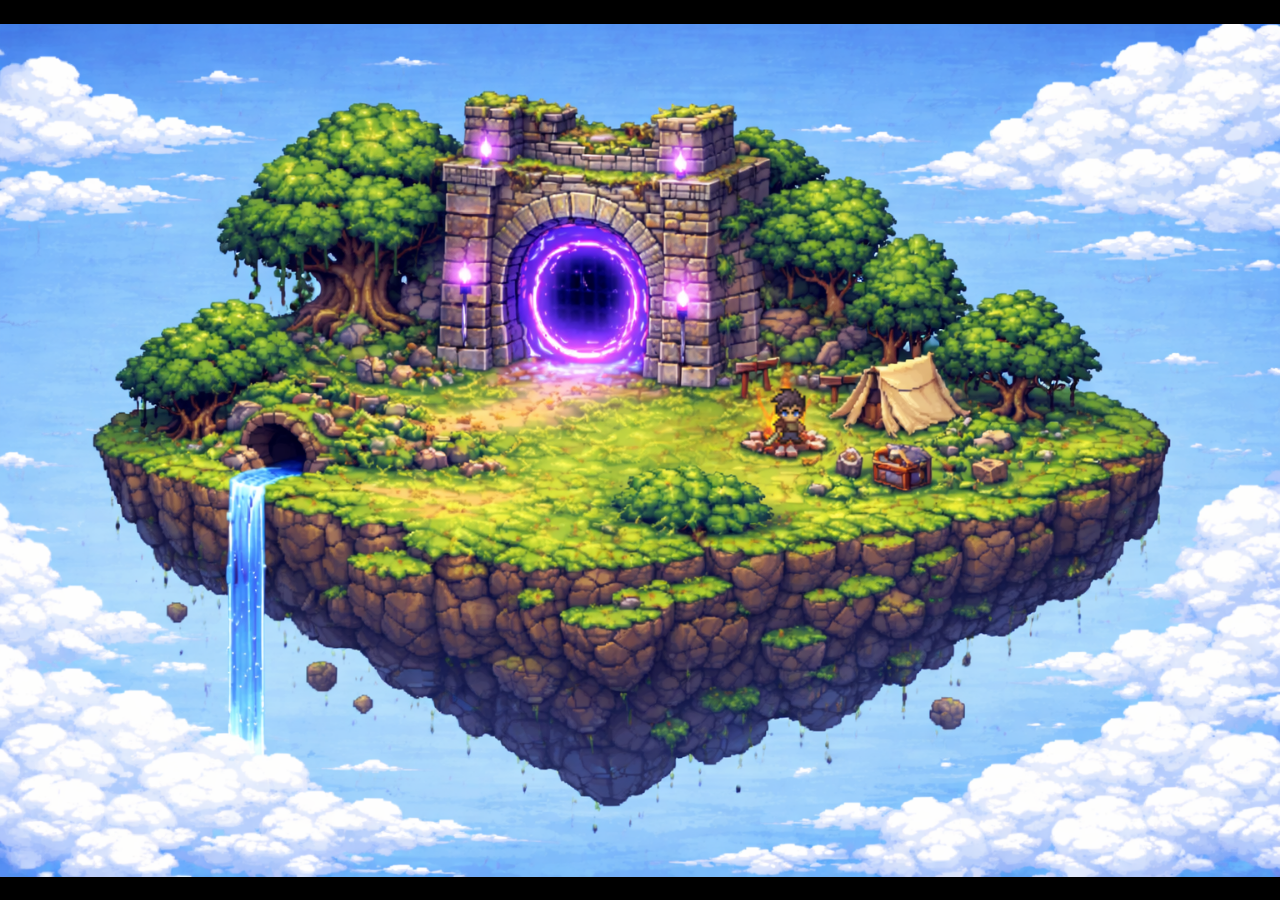
==== index.html @ 5e7bafee "Implemented basic player movement" ====
<!DOCTYPE html>
<html lang="en">
<head>
    <meta charset="UTF-8">
    <meta name="viewport" content="width=device-width, initial-scale=1.0">
    <title>Iron Souls</title>
    <link rel="stylesheet" href="./styles/main.css">
</head>
<body>
    <!--<div class="main-menu">
    <h1 id="main-title">Iron Souls</h1>
    <div class="menu-btn">
        <a href=""><img src="./img/main-menu/main-menu-button.png" id="new-game"></a>
        <span class="btn-text">New Game</span>
    </div>
    <div class="menu-btn">
        <a href="index.html"><img src="./img/main-menu/main-menu-button.png" id="options"></a>
        <span class="btn-text">Options</span>
    </div>
</div> -->

<div class="first-scene">
    <img src="img/assets/character/character-idle.png" id="character">
</div>

    <script src="script/index.js"></script>
</body>


</html>
---- styles/main.css ----
@font-face {
    font-family: "BreatheFire";
    src: url("../fonts/BreatheFireIi-2z9W.ttf") format("truetype");
    font-weight: normal;
    font-style: normal;
}



html,
body {
    margin: 0;
    height: 100%;
    overflow: hidden;
}

body {
    background-color: black;
}

#main-title
{
    font-family: "BreatheFire", serif;
    color: rgb(253, 174, 114);
    text-align: center;
    font-size: 15vh;
    text-shadow: 3px 3px 3px black;
    pointer-events: none;
}

.main-menu {
    width: 100%;
    height: 100%;
    position: absolute;
    left: 50%;
    transform: translateX(-50%);
    display: flex;
    flex-direction: column;
    align-items: center;
    background: url("../img/main-menu/main-menu.png") center / contain no-repeat; 
}

.menu-btn {
    position: relative;
    display: inline-block;
    top: 35%;
}

.menu-btn .btn-text {
    font-size: 5vh;
}

.menu-btn:last-child .btn-text {
    font-size: 4vh;
}

/*Centrar botones, estilo de letra, quitar eventos de cursor*/
.btn-text {
    position: absolute;
    top: 45%;
    left: 50%;
    transform: translate(-50%, -50%);
    font-family: "BreatheFire", serif;
    color: rgb(253, 174, 114);
    pointer-events: none;
}

/* Tamaño de los botones del menú principal */

#new-game {
    width: 50vh;
}

#options {
    width: 40vh;
}

.first-scene {
    width: 100%;
    height: 100%;
    position: absolute;
    left: 50%;
    transform: translateX(-50%);
    display: flex;
    flex-direction: column;
    align-items: center;
    background: url("../img/first-scene.png") center / contain no-repeat; 
}


#character{
     position: absolute;
    width: 15vh;
    top: 38vh;
    left: 56vw;
}
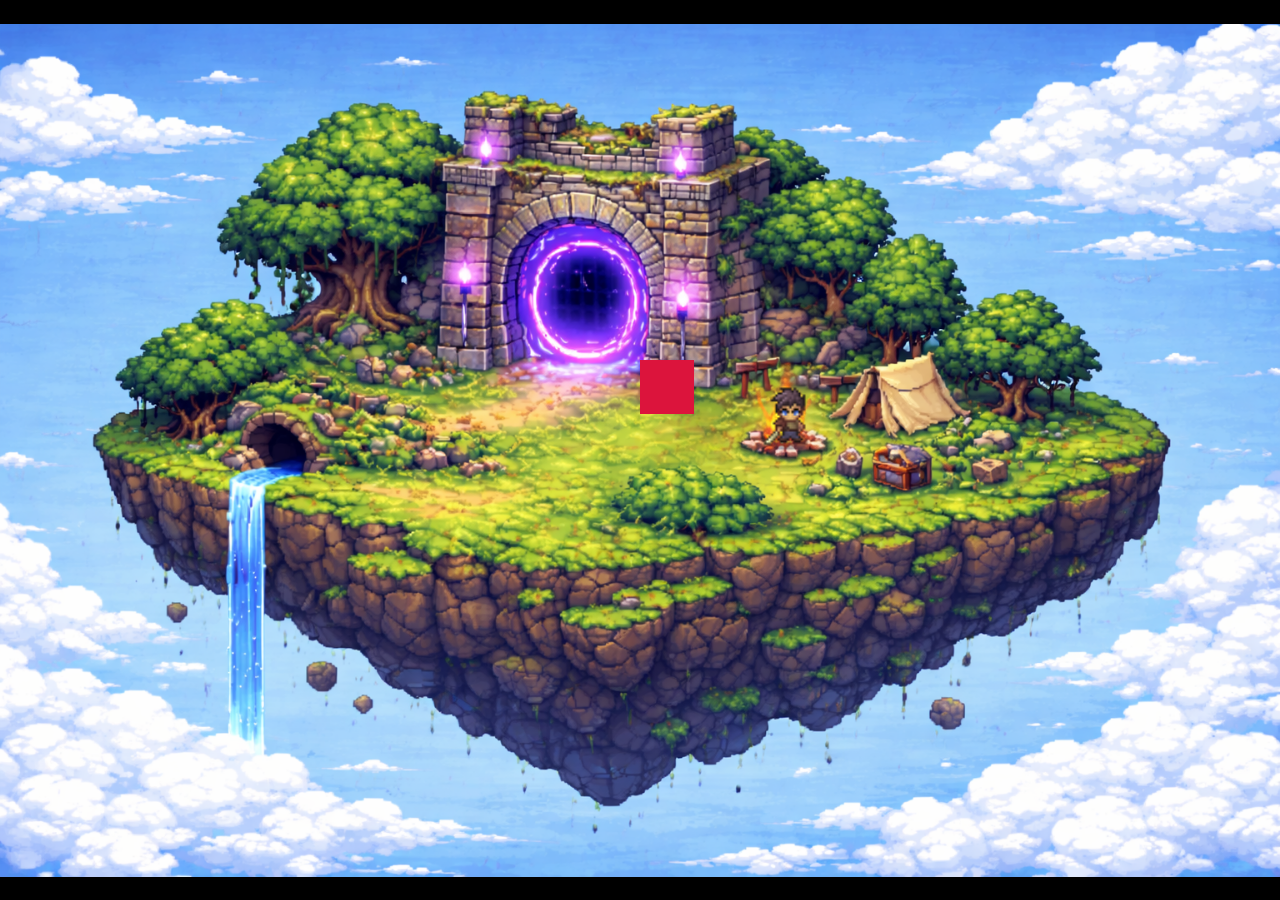
==== commit 3bb5e9b1: "Added enemies & hit detection" ====
--- a/index.html
+++ b/index.html
@@ -5,8 +5,10 @@
     <meta name="viewport" content="width=device-width, initial-scale=1.0">
     <title>Iron Souls</title>
     <link rel="stylesheet" href="./styles/main.css">
+    
 </head>
 <body>
+    <!--<audio src="audio/menu-audio.mp3" autoplay loop></audio>-->
     <!--<div class="main-menu">
     <h1 id="main-title">Iron Souls</h1>
     <div class="menu-btn">
@@ -23,6 +25,8 @@
     <img src="img/assets/character/character-idle.png" id="character">
 </div>
 
+<div id="enemy"></div>
+
     <script src="script/index.js"></script>
 </body>
 
--- a/styles/main.css
+++ b/styles/main.css
@@ -89,8 +89,22 @@
 
 
 #character{
-     position: absolute;
+    position: absolute;
     width: 15vh;
-    top: 38vh;
-    left: 56vw;
+    height: 15vh;
+    object-fit: contain;
+}
+
+#character.attack{
+  transform: scale(0.6);
+  
+}
+
+#enemy {
+  position: absolute;
+  width: 6vh;
+  height: 6vh;
+  background-color: crimson;
+  top: 40vh;
+  left: 70vw;
 }
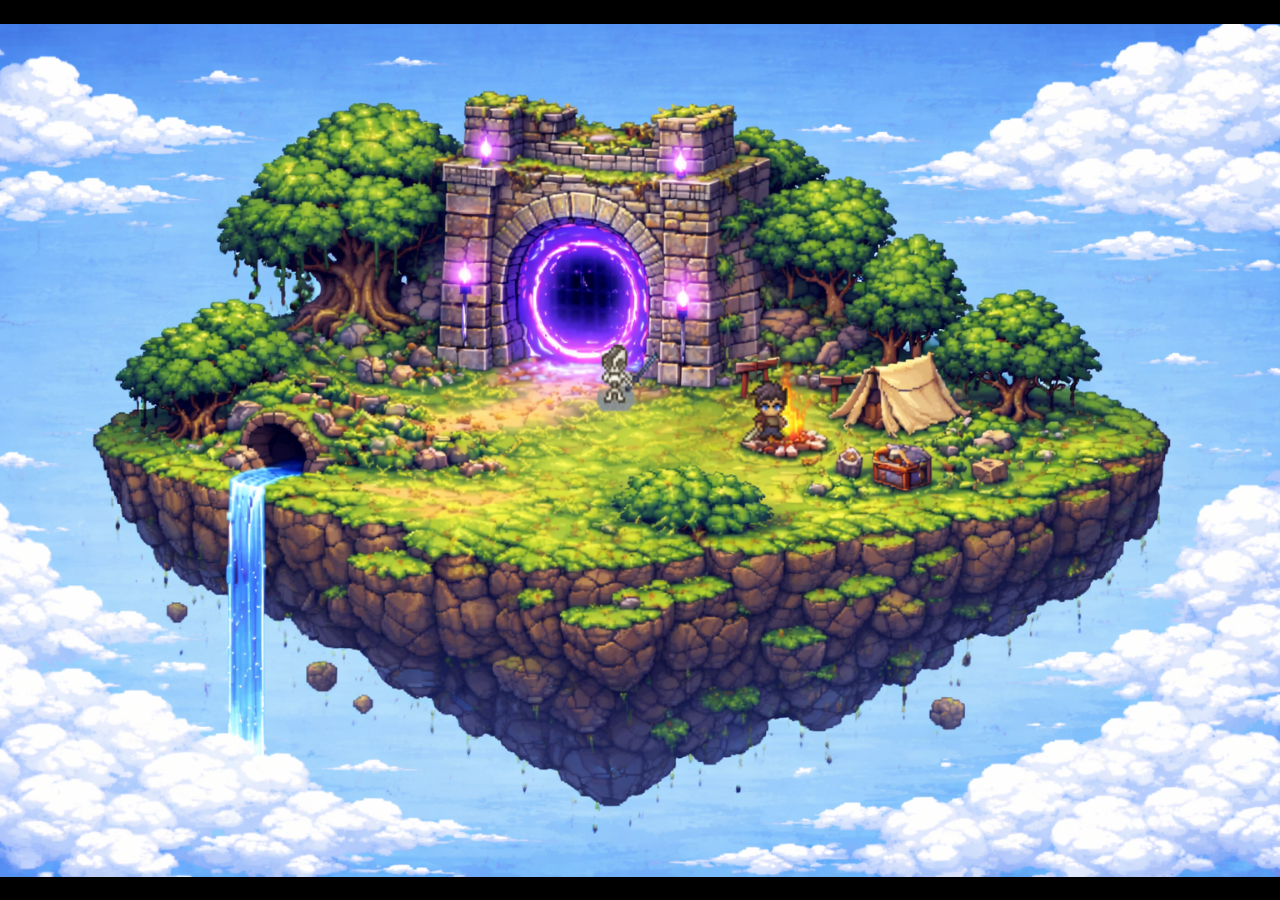
==== commit 9da14b31: "Added enemy death" ====
--- a/index.html
+++ b/index.html
@@ -23,10 +23,8 @@
 
 <div class="first-scene">
     <img src="img/assets/character/character-idle.png" id="character">
+    <img src="img/assets/enemies/eskeleto.png" id="enemy">
 </div>
-
-<div id="enemy"></div>
-
     <script src="script/index.js"></script>
 </body>
 
--- a/styles/main.css
+++ b/styles/main.css
@@ -18,8 +18,7 @@
     background-color: black;
 }
 
-#main-title
-{
+#main-title {
     font-family: "BreatheFire", serif;
     color: rgb(253, 174, 114);
     text-align: center;
@@ -37,7 +36,7 @@
     display: flex;
     flex-direction: column;
     align-items: center;
-    background: url("../img/main-menu/main-menu.png") center / contain no-repeat; 
+    background: url("../img/main-menu/main-menu.png") center / contain no-repeat;
 }
 
 .menu-btn {
@@ -84,27 +83,37 @@
     display: flex;
     flex-direction: column;
     align-items: center;
-    background: url("../img/first-scene.png") center / contain no-repeat; 
+    background: url("../img/first-scene.png") center / contain no-repeat;
 }
 
 
-#character{
+#character {
     position: absolute;
-    width: 15vh;
-    height: 15vh;
+    width: 8vh;
+    height: 8vh;
     object-fit: contain;
+
+    /*Comprobar hitbox*/
+   /* background-color: blue;*/
 }
 
-#character.attack{
-  transform: scale(0.6);
-  
+#character.attack {
+    /*Comprobar hitbox*/
+   /* background-color: green;*/
+
 }
 
 #enemy {
-  position: absolute;
-  width: 6vh;
-  height: 6vh;
-  background-color: crimson;
-  top: 40vh;
-  left: 70vw;
+    position: absolute;
+    width: 8vh;
+    height: 8vh;
+    top: 40vh;
+    left: 70vw;
+
+    /*Comprobar hitbox*/
+   /* background-color: red;*/
+}
+
+.hit {
+  filter: brightness(0.5) sepia(1) saturate(15) hue-rotate(-20deg);
 }
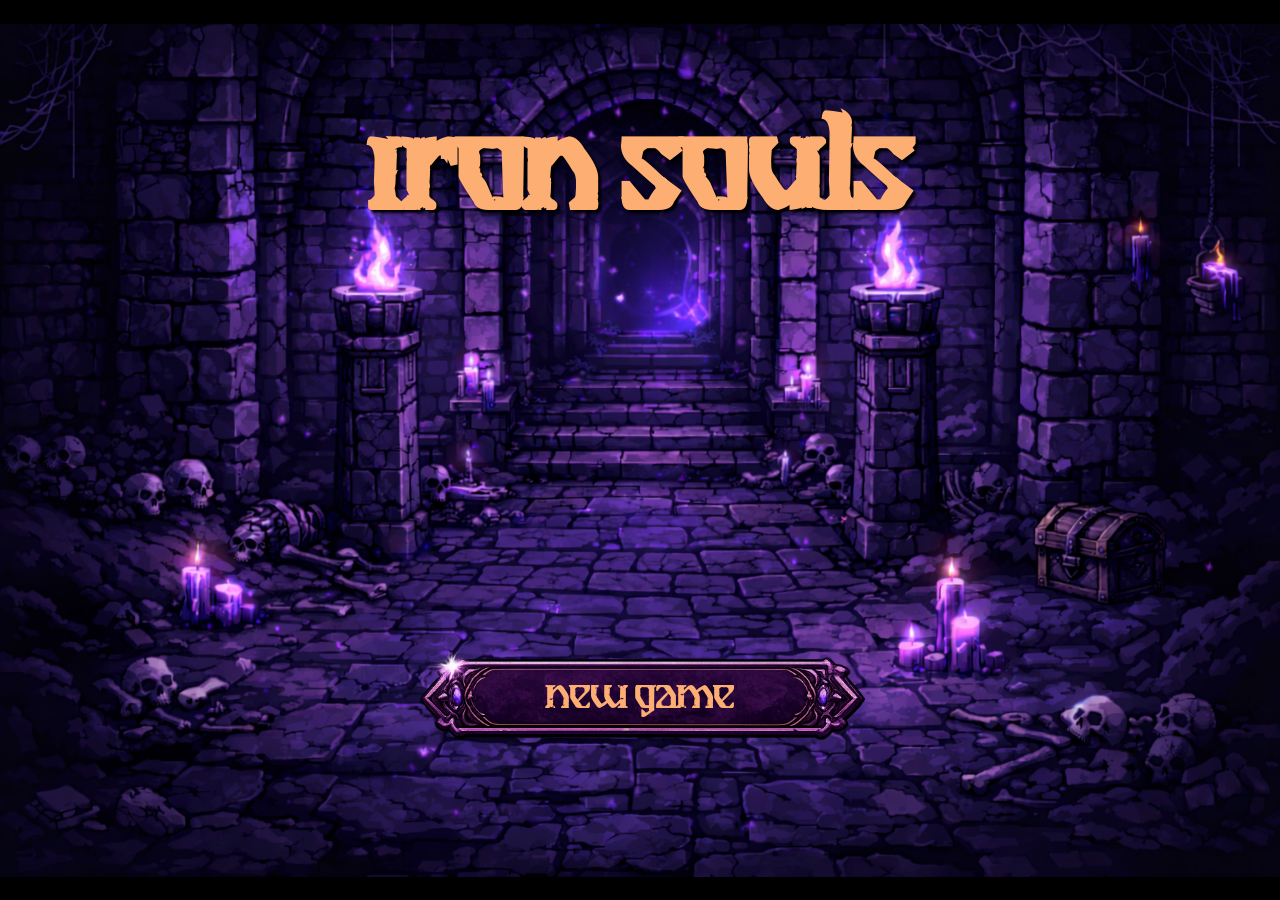
==== commit 3bbfcc79: "Added second scene" ====
--- a/index.html
+++ b/index.html
@@ -1,30 +1,24 @@
 <!DOCTYPE html>
 <html lang="en">
+
 <head>
     <meta charset="UTF-8">
     <meta name="viewport" content="width=device-width, initial-scale=1.0">
     <title>Iron Souls</title>
     <link rel="stylesheet" href="./styles/main.css">
-    
+    <link rel="icon" type="image/png" sizes="32x32" href="img/favicon.ico">
+
 </head>
+
 <body>
-    <!--<audio src="audio/menu-audio.mp3" autoplay loop></audio>-->
-    <!--<div class="main-menu">
-    <h1 id="main-title">Iron Souls</h1>
-    <div class="menu-btn">
-        <a href=""><img src="./img/main-menu/main-menu-button.png" id="new-game"></a>
-        <span class="btn-text">New Game</span>
+    <div class="main-menu">
+        <h1 id="main-title">Iron Souls</h1>
+        <div class="menu-btn">
+            <a href="info.html"><img src="./img/main-menu/main-menu-button.png" id="new-game"></a>
+            <span class="btn-text">New Game</span>
+        </div>
     </div>
-    <div class="menu-btn">
-        <a href="index.html"><img src="./img/main-menu/main-menu-button.png" id="options"></a>
-        <span class="btn-text">Options</span>
-    </div>
-</div> -->
 
-<div class="first-scene">
-    <img src="img/assets/character/character-idle.png" id="character">
-    <img src="img/assets/enemies/eskeleto.png" id="enemy">
-</div>
     <script src="script/index.js"></script>
 </body>
 
--- a/styles/main.css
+++ b/styles/main.css
@@ -3,6 +3,13 @@
     src: url("../fonts/BreatheFireIi-2z9W.ttf") format("truetype");
     font-weight: normal;
     font-style: normal;
+}
+
+@font-face {
+  font-family: "AncientModernTales";
+  src: url("../fonts/AncientModernTales-a7Po.ttf") format("truetype");
+  font-weight: normal;
+  font-style: normal;
 }
 
 
@@ -41,16 +48,20 @@
 
 .menu-btn {
     position: relative;
-    display: inline-block;
     top: 35%;
+}
+
+.info-btn {
+    position: relative;
+    top: 1%;
+}
+
+.info-btn .btn-text {
+    font-size: 5vh;
 }
 
 .menu-btn .btn-text {
     font-size: 5vh;
-}
-
-.menu-btn:last-child .btn-text {
-    font-size: 4vh;
 }
 
 /*Centrar botones, estilo de letra, quitar eventos de cursor*/
@@ -70,14 +81,10 @@
     width: 50vh;
 }
 
-#options {
-    width: 40vh;
-}
-
 .first-scene {
     width: 100%;
     height: 100%;
-    position: absolute;
+    position: relative;
     left: 50%;
     transform: translateX(-50%);
     display: flex;
@@ -86,6 +93,32 @@
     background: url("../img/first-scene.png") center / contain no-repeat;
 }
 
+.messagebox {
+    position: absolute;
+    bottom: 1vh;
+    background: linear-gradient(305deg, #0000FF, #008AFF);
+    width: 20%;
+    border-radius: 10px;
+    border-width: 3px;
+    border-style: solid;
+    border-color: white;
+    padding: 10px;
+    color: white;
+    font-size: 25px;
+    font-family: "AncientModernTales", serif;
+    margin: 10px auto;
+}
+
+.text-info{
+    width: 40%;
+    font-size: 3vh;
+    color: rgb(253, 174, 114);
+      background-color: rgba(0, 0, 0, 0.75); /* Rojo con 50% de opacidad */
+
+    padding: 50px;
+    font-family: "AncientModernTales", serif;
+}
+
 
 #character {
     position: absolute;
@@ -94,12 +127,12 @@
     object-fit: contain;
 
     /*Comprobar hitbox*/
-   /* background-color: blue;*/
+    /* background-color: blue;*/
 }
 
 #character.attack {
     /*Comprobar hitbox*/
-   /* background-color: green;*/
+    /* background-color: green;*/
 
 }
 
@@ -107,13 +140,126 @@
     position: absolute;
     width: 8vh;
     height: 8vh;
-    top: 40vh;
+    top: 45vh;
     left: 70vw;
 
     /*Comprobar hitbox*/
-   /* background-color: red;*/
-}
+    /* background-color: red;*/
+}
+
+/* Portal hitbox */
+#portal-hitbox{
+  position: absolute;
+  left: 44vw;
+  top: 25vh;
+  width: 6vw;
+  height: 15vh;
+
+  background: rgba(255, 0, 0, 0.25);
+  outline: 2px solid rgba(255,0,0,0.8);
+}
+
+#fade-screen{
+  position: fixed;
+  top: 0;
+  left: 0;
+  width: 100%;
+  height: 100%;
+
+  background: radial-gradient(circle, rgba(0,0,0,0) 0%, black 80%);
+  opacity: 0;
+
+  pointer-events: none;
+
+  transition: opacity 0.8s ease;
+
+  z-index: 99999;
+}
+
+/* "Animación" del enemigo al perder vida */
 
 .hit {
-  filter: brightness(0.5) sepia(1) saturate(15) hue-rotate(-20deg);
-}+    filter: brightness(0.5) sepia(1) saturate(20) hue-rotate(-20deg);
+}
+
+
+.second-scene {
+    width: 100%;
+    height: 100%;
+    position: relative;
+    left: 50%;
+    transform: translateX(-50%);
+    display: flex;
+    flex-direction: column;
+    align-items: center;
+    background: url("../img/second-scene.png") center / contain no-repeat;
+}
+
+.wall{
+  position:absolute;
+  background: rgba(255,0,0,0.25); /* debug */
+}
+
+
+
+#wall-bottom-left{
+  left: 6.25vw;
+  top:59vh;
+  width:40vw;
+  height:40vh;
+}
+
+#wall-bottom-right{
+  right: 6vw;
+  top: 59vh;
+  width:40vw;
+  height:40vh;
+}
+
+#pillar1{
+  left:43.25vw;
+  top:33vh;
+  width: 1vw;
+  height:3vh;
+}
+
+#pillar2{
+  left:55.75vw;
+  top:33vh;
+  width: 1vw;
+  height:3vh;
+}
+
+#pillar3{
+  left:38.75vw;
+  top:51vh;
+  width: 1vw;
+  height:3vh;
+}
+
+#pillar4{
+  left:60.4vw;
+  top:51vh;
+  width: 1vw;
+  height:3vh;
+}
+
+#water1{
+  left:32.5vw;
+  top:56vh;
+  width: 1vw;
+  height:3vh;
+}
+
+
+#water2{
+  left:64.5vw;
+  top:56vh;
+  width: 1vw;
+  height:3vh;
+}
+
+
+
+
+
